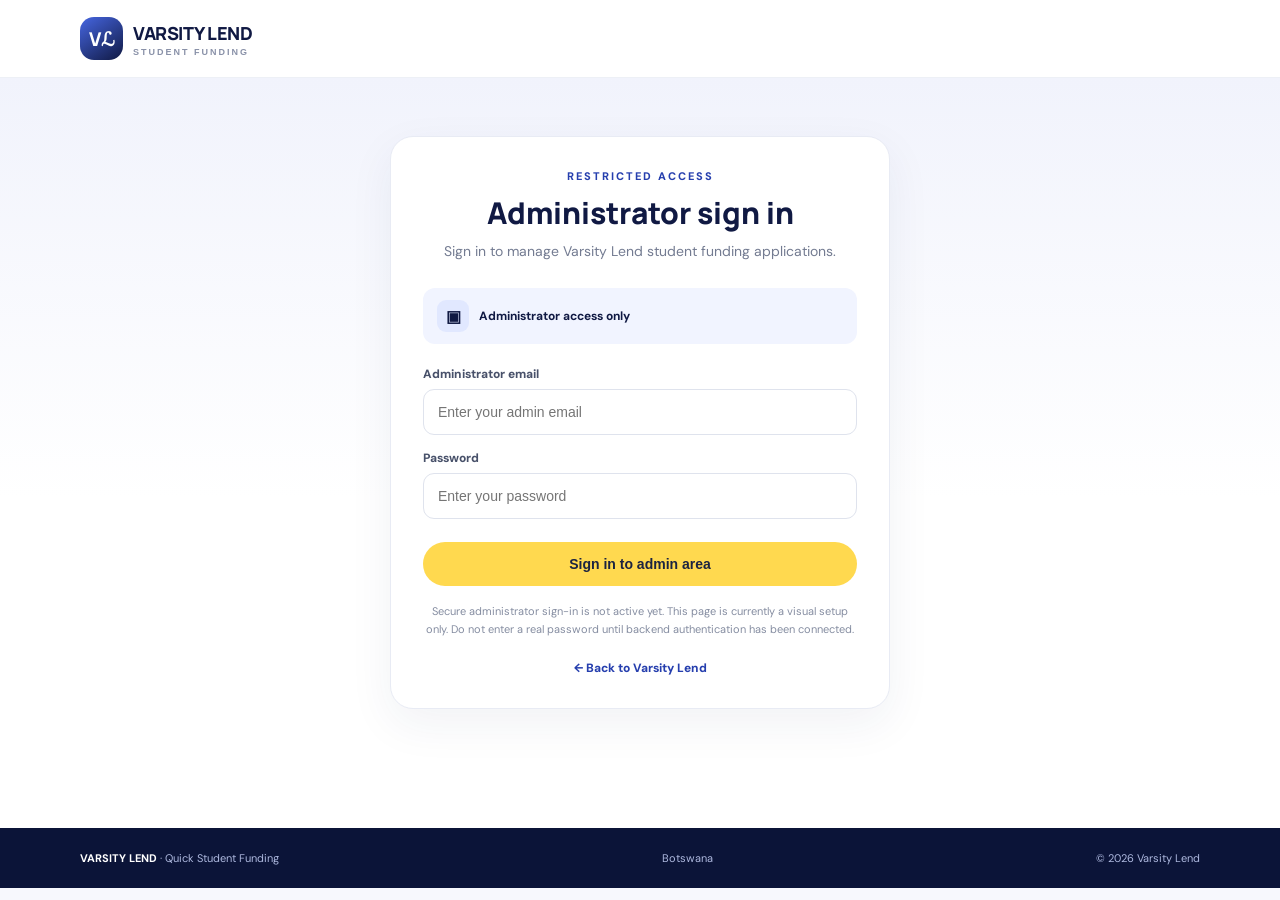
==== admin-login.html @ 7721bf79 "Add files via upload" ====
<!DOCTYPE html>
<html lang="en">
<head>
<meta charset="UTF-8">
<meta name="viewport" content="width=device-width, initial-scale=1.0">
<meta name="theme-color" content="#101b50">
<title>Administrator Access | Varsity Lend</title>
<link rel="preconnect" href="https://fonts.googleapis.com">
<link rel="preconnect" href="https://fonts.gstatic.com" crossorigin>
<link href="https://fonts.googleapis.com/css2?family=DM+Sans:wght@400;500;600;700;800&family=Manrope:wght@500;600;700;800&display=swap" rel="stylesheet">
<style>
:root{--navy:#101943;--blue:#263fae;--yellow:#ffd94f;--ink:#17203b;--muted:#737b91}
*{box-sizing:border-box}body{margin:0;font-family:"DM Sans",Arial,sans-serif;color:var(--ink);background:#f7f8fd}a{text-decoration:none;color:inherit}
.wrap{width:min(1120px,calc(100% - 40px));margin:auto}
header{height:78px;display:flex;align-items:center;background:#fff;border-bottom:1px solid #edf0f6}
.brand{display:flex;align-items:center;gap:10px;font-family:Manrope,Arial,sans-serif;font-weight:800;color:var(--navy);font-size:18px;letter-spacing:-.5px}
.brand-mark{height:43px;width:43px;border-radius:14px;background:linear-gradient(145deg,#4666e1,#101943);display:grid;place-items:center;color:#fff;font-size:19px}
.brand small{display:block;font:700 9px Arial,sans-serif;letter-spacing:2px;color:#8991a8;margin-top:2px}
main{min-height:calc(100vh - 150px);padding:58px 0 70px;background:linear-gradient(180deg,#f1f3fc,#fff 420px)}
.card{max-width:500px;margin:auto;background:#fff;border:1px solid #e8ebf4;border-radius:23px;padding:32px;box-shadow:0 15px 45px #1b2c6710}
.kicker{text-align:center;font-size:11px;font-weight:800;letter-spacing:2px;color:var(--blue)}
h1{text-align:center;font:800 30px/1.2 Manrope,Arial,sans-serif;color:var(--navy);margin:12px 0 9px}
.intro{text-align:center;color:var(--muted);font-size:14px;line-height:1.65;margin:0 0 25px}
.admin-label{display:flex;align-items:center;gap:10px;padding:12px 14px;background:#f1f4ff;border-radius:12px;margin-bottom:22px;color:var(--navy);font-size:12px;font-weight:700}
.lock{width:32px;height:32px;border-radius:9px;background:#e1e8ff;display:grid;place-items:center;font-size:16px}
.field{display:grid;gap:7px;margin:15px 0}label{font-size:12px;font-weight:800;color:#48516a}
input{width:100%;border:1px solid #dfe3ed;border-radius:11px;padding:14px;font:14px Arial,sans-serif;color:var(--ink)}
input:focus{outline:0;border-color:#6179dc;box-shadow:0 0 0 3px #263fae12}
button{width:100%;border:0;border-radius:30px;padding:14px 22px;background:var(--yellow);color:#1b2341;font-weight:800;font-size:14px;cursor:pointer;margin-top:8px}
.notice{font-size:11px;line-height:1.6;color:#858da1;margin:17px 0 0;text-align:center}
.back{display:block;text-align:center;margin-top:22px;color:var(--blue);font-size:12px;font-weight:800}
footer{background:#0b1438;color:#aeb9df;padding:23px 0;font-size:11px}.foot{display:flex;justify-content:space-between;gap:12px;flex-wrap:wrap}.foot strong{color:#fff}
@media(max-width:600px){main{padding:38px 0 55px}.card{padding:23px}}
</style>
</head>
<body>
<header><div class="wrap"><a class="brand" href="index.html"><span class="brand-mark">Vℒ</span><span>VARSITY LEND<small>STUDENT FUNDING</small></span></a></div></header>
<main><div class="wrap">
<section class="card">
<div class="kicker">RESTRICTED ACCESS</div>
<h1>Administrator sign in</h1>
<p class="intro">Sign in to manage Varsity Lend student funding applications.</p>
<div class="admin-label"><span class="lock">▣</span><span>Administrator access only</span></div>
<form id="adminLoginForm">
<div class="field"><label for="email">Administrator email</label><input id="email" type="email" autocomplete="username" required placeholder="Enter your admin email"></div>
<div class="field"><label for="password">Password</label><input id="password" type="password" autocomplete="current-password" required placeholder="Enter your password"></div>
<button type="submit">Sign in to admin area</button>
</form>
<p class="notice">Secure administrator sign-in is not active yet. This page is currently a visual setup only. Do not enter a real password until backend authentication has been connected.</p>
<a class="back" href="index.html">← Back to Varsity Lend</a>
</section>
</div></main>
<footer><div class="wrap foot"><span><strong>VARSITY LEND</strong> · Quick Student Funding</span><span>Botswana</span><span>© <span id="year"></span> Varsity Lend</span></div></footer>
<script>
document.getElementById("year").textContent=new Date().getFullYear();
document.getElementById("adminLoginForm").addEventListener("submit",function(event){event.preventDefault();alert("Administrator sign-in will work once secure backend authentication is connected. No login has been performed.");});
</script>
</body>
</html>
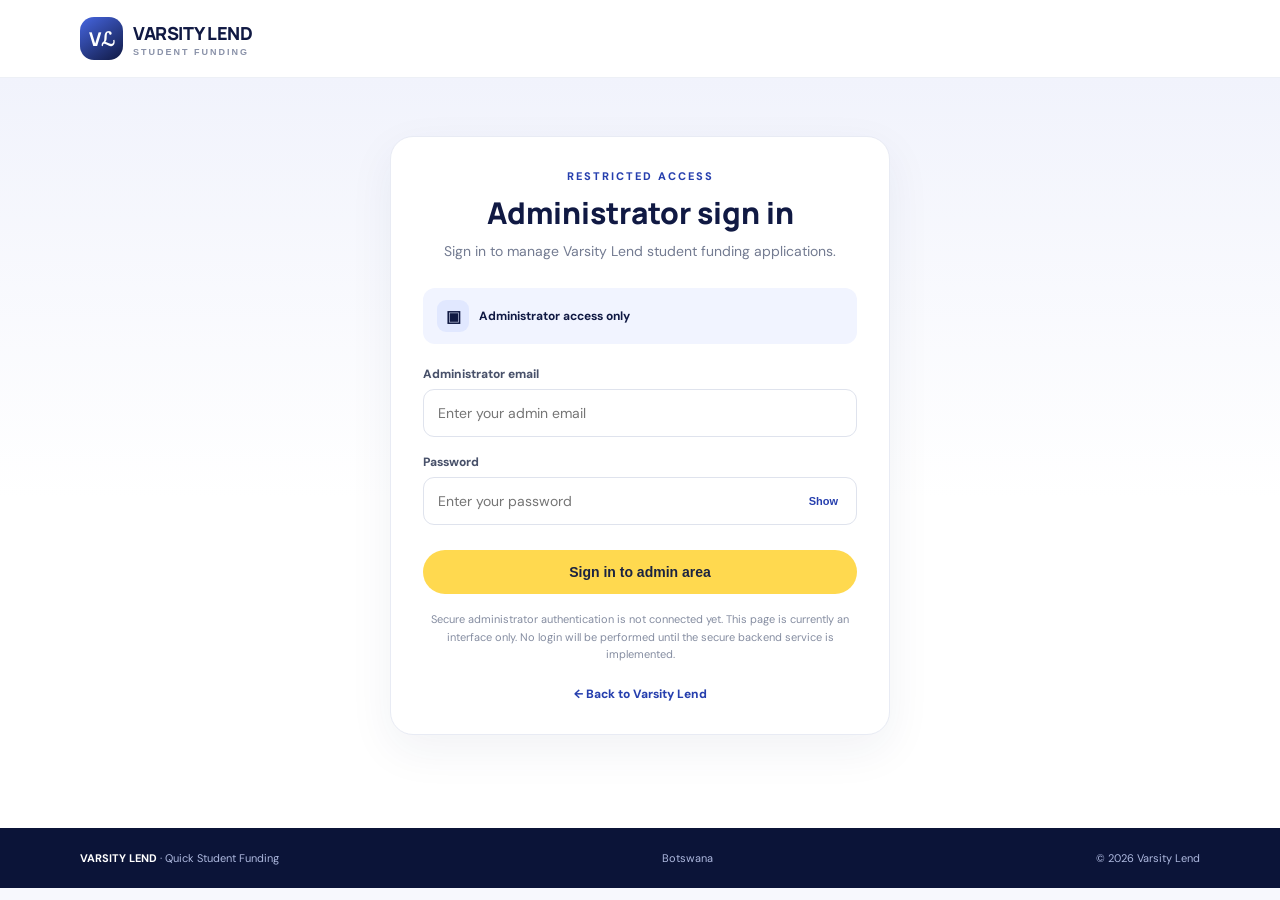
==== commit 79d1a752: "Update admin-login.html" ====
--- a/admin-login.html
+++ b/admin-login.html
@@ -1,3 +1,4 @@
+
 <!DOCTYPE html>
 <html lang="en">
 <head>
@@ -5,55 +6,532 @@
 <meta name="viewport" content="width=device-width, initial-scale=1.0">
 <meta name="theme-color" content="#101b50">
 <title>Administrator Access | Varsity Lend</title>
+
 <link rel="preconnect" href="https://fonts.googleapis.com">
 <link rel="preconnect" href="https://fonts.gstatic.com" crossorigin>
 <link href="https://fonts.googleapis.com/css2?family=DM+Sans:wght@400;500;600;700;800&family=Manrope:wght@500;600;700;800&display=swap" rel="stylesheet">
+
 <style>
-:root{--navy:#101943;--blue:#263fae;--yellow:#ffd94f;--ink:#17203b;--muted:#737b91}
-*{box-sizing:border-box}body{margin:0;font-family:"DM Sans",Arial,sans-serif;color:var(--ink);background:#f7f8fd}a{text-decoration:none;color:inherit}
-.wrap{width:min(1120px,calc(100% - 40px));margin:auto}
-header{height:78px;display:flex;align-items:center;background:#fff;border-bottom:1px solid #edf0f6}
-.brand{display:flex;align-items:center;gap:10px;font-family:Manrope,Arial,sans-serif;font-weight:800;color:var(--navy);font-size:18px;letter-spacing:-.5px}
-.brand-mark{height:43px;width:43px;border-radius:14px;background:linear-gradient(145deg,#4666e1,#101943);display:grid;place-items:center;color:#fff;font-size:19px}
-.brand small{display:block;font:700 9px Arial,sans-serif;letter-spacing:2px;color:#8991a8;margin-top:2px}
-main{min-height:calc(100vh - 150px);padding:58px 0 70px;background:linear-gradient(180deg,#f1f3fc,#fff 420px)}
-.card{max-width:500px;margin:auto;background:#fff;border:1px solid #e8ebf4;border-radius:23px;padding:32px;box-shadow:0 15px 45px #1b2c6710}
-.kicker{text-align:center;font-size:11px;font-weight:800;letter-spacing:2px;color:var(--blue)}
-h1{text-align:center;font:800 30px/1.2 Manrope,Arial,sans-serif;color:var(--navy);margin:12px 0 9px}
-.intro{text-align:center;color:var(--muted);font-size:14px;line-height:1.65;margin:0 0 25px}
-.admin-label{display:flex;align-items:center;gap:10px;padding:12px 14px;background:#f1f4ff;border-radius:12px;margin-bottom:22px;color:var(--navy);font-size:12px;font-weight:700}
-.lock{width:32px;height:32px;border-radius:9px;background:#e1e8ff;display:grid;place-items:center;font-size:16px}
-.field{display:grid;gap:7px;margin:15px 0}label{font-size:12px;font-weight:800;color:#48516a}
-input{width:100%;border:1px solid #dfe3ed;border-radius:11px;padding:14px;font:14px Arial,sans-serif;color:var(--ink)}
-input:focus{outline:0;border-color:#6179dc;box-shadow:0 0 0 3px #263fae12}
-button{width:100%;border:0;border-radius:30px;padding:14px 22px;background:var(--yellow);color:#1b2341;font-weight:800;font-size:14px;cursor:pointer;margin-top:8px}
-.notice{font-size:11px;line-height:1.6;color:#858da1;margin:17px 0 0;text-align:center}
-.back{display:block;text-align:center;margin-top:22px;color:var(--blue);font-size:12px;font-weight:800}
-footer{background:#0b1438;color:#aeb9df;padding:23px 0;font-size:11px}.foot{display:flex;justify-content:space-between;gap:12px;flex-wrap:wrap}.foot strong{color:#fff}
-@media(max-width:600px){main{padding:38px 0 55px}.card{padding:23px}}
+:root {
+    --navy: #101943;
+    --blue: #263fae;
+    --yellow: #ffd94f;
+    --ink: #17203b;
+    --muted: #737b91;
+    --border: #e4e8f1;
+}
+
+* {
+    box-sizing: border-box;
+}
+
+body {
+    margin: 0;
+    font-family: "DM Sans", Arial, sans-serif;
+    color: var(--ink);
+    background: #f7f8fd;
+}
+
+a {
+    text-decoration: none;
+    color: inherit;
+}
+
+.wrap {
+    width: min(1120px, calc(100% - 40px));
+    margin: auto;
+}
+
+header {
+    height: 78px;
+    display: flex;
+    align-items: center;
+    background: #fff;
+    border-bottom: 1px solid #edf0f6;
+}
+
+.brand {
+    display: flex;
+    align-items: center;
+    gap: 10px;
+    font-family: Manrope, Arial, sans-serif;
+    font-weight: 800;
+    color: var(--navy);
+    font-size: 18px;
+    letter-spacing: -.5px;
+}
+
+.brand-mark {
+    height: 43px;
+    width: 43px;
+    border-radius: 14px;
+    background: linear-gradient(145deg, #4666e1, #101943);
+    display: grid;
+    place-items: center;
+    color: #fff;
+    font-size: 19px;
+}
+
+.brand small {
+    display: block;
+    font: 700 9px Arial, sans-serif;
+    letter-spacing: 2px;
+    color: #8991a8;
+    margin-top: 2px;
+}
+
+main {
+    min-height: calc(100vh - 150px);
+    padding: 58px 0 70px;
+    background: linear-gradient(180deg, #f1f3fc, #fff 420px);
+}
+
+.card {
+    max-width: 500px;
+    margin: auto;
+    background: #fff;
+    border: 1px solid #e8ebf4;
+    border-radius: 23px;
+    padding: 32px;
+    box-shadow: 0 15px 45px #1b2c6710;
+}
+
+.kicker {
+    text-align: center;
+    font-size: 11px;
+    font-weight: 800;
+    letter-spacing: 2px;
+    color: var(--blue);
+}
+
+h1 {
+    text-align: center;
+    font: 800 30px/1.2 Manrope, Arial, sans-serif;
+    color: var(--navy);
+    margin: 12px 0 9px;
+}
+
+.intro {
+    text-align: center;
+    color: var(--muted);
+    font-size: 14px;
+    line-height: 1.65;
+    margin: 0 0 25px;
+}
+
+.admin-label {
+    display: flex;
+    align-items: center;
+    gap: 10px;
+    padding: 12px 14px;
+    background: #f1f4ff;
+    border-radius: 12px;
+    margin-bottom: 22px;
+    color: var(--navy);
+    font-size: 12px;
+    font-weight: 700;
+}
+
+.lock {
+    width: 32px;
+    height: 32px;
+    border-radius: 9px;
+    background: #e1e8ff;
+    display: grid;
+    place-items: center;
+    font-size: 16px;
+}
+
+.field {
+    display: grid;
+    gap: 7px;
+    margin: 17px 0;
+}
+
+label {
+    font-size: 12px;
+    font-weight: 800;
+    color: #48516a;
+}
+
+input {
+    width: 100%;
+    border: 1px solid #dfe3ed;
+    border-radius: 11px;
+    padding: 14px;
+    font: 14px "DM Sans", Arial, sans-serif;
+    color: var(--ink);
+    background: #fff;
+}
+
+input:focus {
+    outline: 0;
+    border-color: #6179dc;
+    box-shadow: 0 0 0 3px #263fae12;
+}
+
+input.invalid {
+    border-color: #d64545;
+}
+
+.password-wrap {
+    position: relative;
+}
+
+.password-wrap input {
+    padding-right: 85px;
+}
+
+.toggle-password {
+    position: absolute;
+    right: 10px;
+    top: 50%;
+    transform: translateY(-50%);
+    width: auto;
+    margin: 0;
+    padding: 7px 9px;
+    background: transparent;
+    color: var(--blue);
+    font-size: 11px;
+    border-radius: 7px;
+}
+
+.toggle-password:hover {
+    background: #f1f4ff;
+}
+
+.field-error {
+    color: #c03939;
+    font-size: 11px;
+    min-height: 0;
+}
+
+.field-error:empty {
+    display: none;
+}
+
+button {
+    width: 100%;
+    border: 0;
+    border-radius: 30px;
+    padding: 14px 22px;
+    background: var(--yellow);
+    color: #1b2341;
+    font-weight: 800;
+    font-size: 14px;
+    cursor: pointer;
+    margin-top: 8px;
+    transition: .2s ease;
+}
+
+button:hover:not(:disabled) {
+    background: #f4cb36;
+    transform: translateY(-1px);
+}
+
+button:disabled {
+    opacity: .65;
+    cursor: not-allowed;
+}
+
+.feedback {
+    display: none;
+    margin-top: 16px;
+    padding: 12px 14px;
+    border-radius: 10px;
+    font-size: 12px;
+    line-height: 1.6;
+}
+
+.feedback.show {
+    display: block;
+}
+
+.feedback.info {
+    background: #eef3ff;
+    color: #24418e;
+}
+
+.feedback.error {
+    background: #fff0f0;
+    color: #a52e2e;
+}
+
+.feedback.success {
+    background: #eaf8ef;
+    color: #216b3a;
+}
+
+.notice {
+    font-size: 11px;
+    line-height: 1.6;
+    color: #858da1;
+    margin: 17px 0 0;
+    text-align: center;
+}
+
+.back {
+    display: block;
+    text-align: center;
+    margin-top: 22px;
+    color: var(--blue);
+    font-size: 12px;
+    font-weight: 800;
+}
+
+.back:hover {
+    text-decoration: underline;
+}
+
+footer {
+    background: #0b1438;
+    color: #aeb9df;
+    padding: 23px 0;
+    font-size: 11px;
+}
+
+.foot {
+    display: flex;
+    justify-content: space-between;
+    gap: 12px;
+    flex-wrap: wrap;
+}
+
+.foot strong {
+    color: #fff;
+}
+
+@media(max-width: 600px) {
+    main {
+        padding: 38px 0 55px;
+    }
+
+    .card {
+        padding: 23px;
+    }
+
+    h1 {
+        font-size: 25px;
+    }
+}
 </style>
 </head>
+
 <body>
-<header><div class="wrap"><a class="brand" href="index.html"><span class="brand-mark">Vℒ</span><span>VARSITY LEND<small>STUDENT FUNDING</small></span></a></div></header>
-<main><div class="wrap">
-<section class="card">
-<div class="kicker">RESTRICTED ACCESS</div>
-<h1>Administrator sign in</h1>
-<p class="intro">Sign in to manage Varsity Lend student funding applications.</p>
-<div class="admin-label"><span class="lock">▣</span><span>Administrator access only</span></div>
-<form id="adminLoginForm">
-<div class="field"><label for="email">Administrator email</label><input id="email" type="email" autocomplete="username" required placeholder="Enter your admin email"></div>
-<div class="field"><label for="password">Password</label><input id="password" type="password" autocomplete="current-password" required placeholder="Enter your password"></div>
-<button type="submit">Sign in to admin area</button>
-</form>
-<p class="notice">Secure administrator sign-in is not active yet. This page is currently a visual setup only. Do not enter a real password until backend authentication has been connected.</p>
-<a class="back" href="index.html">← Back to Varsity Lend</a>
-</section>
-</div></main>
-<footer><div class="wrap foot"><span><strong>VARSITY LEND</strong> · Quick Student Funding</span><span>Botswana</span><span>© <span id="year"></span> Varsity Lend</span></div></footer>
+
+<header>
+    <div class="wrap">
+        <a class="brand" href="index.html">
+            <span class="brand-mark">Vℒ</span>
+            <span>
+                VARSITY LEND
+                <small>STUDENT FUNDING</small>
+            </span>
+        </a>
+    </div>
+</header>
+
+<main>
+    <div class="wrap">
+        <section class="card">
+
+            <div class="kicker">RESTRICTED ACCESS</div>
+
+            <h1>Administrator sign in</h1>
+
+            <p class="intro">
+                Sign in to manage Varsity Lend student funding applications.
+            </p>
+
+            <div class="admin-label">
+                <span class="lock">▣</span>
+                <span>Administrator access only</span>
+            </div>
+
+            <form id="adminLoginForm" novalidate>
+
+                <div class="field">
+                    <label for="email">Administrator email</label>
+
+                    <input
+                        id="email"
+                        name="email"
+                        type="email"
+                        autocomplete="username"
+                        placeholder="Enter your admin email"
+                        required
+                    >
+
+                    <span class="field-error" id="emailError"></span>
+                </div>
+
+                <div class="field">
+                    <label for="password">Password</label>
+
+                    <div class="password-wrap">
+                        <input
+                            id="password"
+                            name="password"
+                            type="password"
+                            autocomplete="current-password"
+                            placeholder="Enter your password"
+                            required
+                        >
+
+                        <button
+                            type="button"
+                            class="toggle-password"
+                            id="togglePassword"
+                            aria-label="Show password"
+                            aria-pressed="false"
+                        >
+                            Show
+                        </button>
+                    </div>
+
+                    <span class="field-error" id="passwordError"></span>
+                </div>
+
+                <button type="submit" id="loginButton">
+                    Sign in to admin area
+                </button>
+
+                <div
+                    class="feedback"
+                    id="feedback"
+                    role="status"
+                    aria-live="polite"
+                ></div>
+
+            </form>
+
+            <p class="notice">
+                Secure administrator authentication is not connected yet.
+                This page is currently an interface only. No login will be
+                performed until the secure backend service is implemented.
+            </p>
+
+            <a class="back" href="index.html">
+                ← Back to Varsity Lend
+            </a>
+
+        </section>
+    </div>
+</main>
+
+<footer>
+    <div class="wrap foot">
+        <span><strong>VARSITY LEND</strong> · Quick Student Funding</span>
+        <span>Botswana</span>
+        <span>© <span id="year"></span> Varsity Lend</span>
+    </div>
+</footer>
+
 <script>
-document.getElementById("year").textContent=new Date().getFullYear();
-document.getElementById("adminLoginForm").addEventListener("submit",function(event){event.preventDefault();alert("Administrator sign-in will work once secure backend authentication is connected. No login has been performed.");});
+const form = document.getElementById("adminLoginForm");
+const email = document.getElementById("email");
+const password = document.getElementById("password");
+const loginButton = document.getElementById("loginButton");
+const feedback = document.getElementById("feedback");
+const togglePassword = document.getElementById("togglePassword");
+
+document.getElementById("year").textContent =
+    new Date().getFullYear();
+
+function showFeedback(message, type = "info") {
+    feedback.textContent = message;
+    feedback.className = "feedback show " + type;
+}
+
+function clearFeedback() {
+    feedback.textContent = "";
+    feedback.className = "feedback";
+}
+
+function validateEmail() {
+    const value = email.value.trim();
+    const error = document.getElementById("emailError");
+
+    if (!value) {
+        error.textContent = "Please enter your administrator email.";
+        email.classList.add("invalid");
+        return false;
+    }
+
+    if (!/^[^\s@]+@[^\s@]+\.[^\s@]+$/.test(value)) {
+        error.textContent = "Please enter a valid email address.";
+        email.classList.add("invalid");
+        return false;
+    }
+
+    error.textContent = "";
+    email.classList.remove("invalid");
+    return true;
+}
+
+function validatePassword() {
+    const error = document.getElementById("passwordError");
+
+    if (!password.value) {
+        error.textContent = "Please enter your password.";
+        password.classList.add("invalid");
+        return false;
+    }
+
+    error.textContent = "";
+    password.classList.remove("invalid");
+    return true;
+}
+
+email.addEventListener("input", () => {
+    validateEmail();
+    clearFeedback();
+});
+
+password.addEventListener("input", () => {
+    validatePassword();
+    clearFeedback();
+});
+
+togglePassword.addEventListener("click", () => {
+    const isHidden = password.type === "password";
+
+    password.type = isHidden ? "text" : "password";
+    togglePassword.textContent = isHidden ? "Hide" : "Show";
+    togglePassword.setAttribute("aria-pressed", String(isHidden));
+    togglePassword.setAttribute(
+        "aria-label",
+        isHidden ? "Hide password" : "Show password"
+    );
+});
+
+form.addEventListener("submit", (event) => {
+    event.preventDefault();
+    clearFeedback();
+
+    const validEmail = validateEmail();
+    const validPassword = validatePassword();
+
+    if (!validEmail || !validPassword) {
+        showFeedback(
+            "Please correct the highlighted fields before continuing.",
+            "error"
+        );
+        return;
+    }
+
+    loginButton.disabled = true;
+    loginButton.textContent = "Checking...";
+
+    showFeedback(
+        "Your details have been entered, but administrator authentication has not been connected yet. No login has been performed.",
+        "info"
+    );
+
+    loginButton.disabled = false;
+    loginButton.textContent = "Sign in to admin area";
+});
 </script>
+
 </body>
 </html>
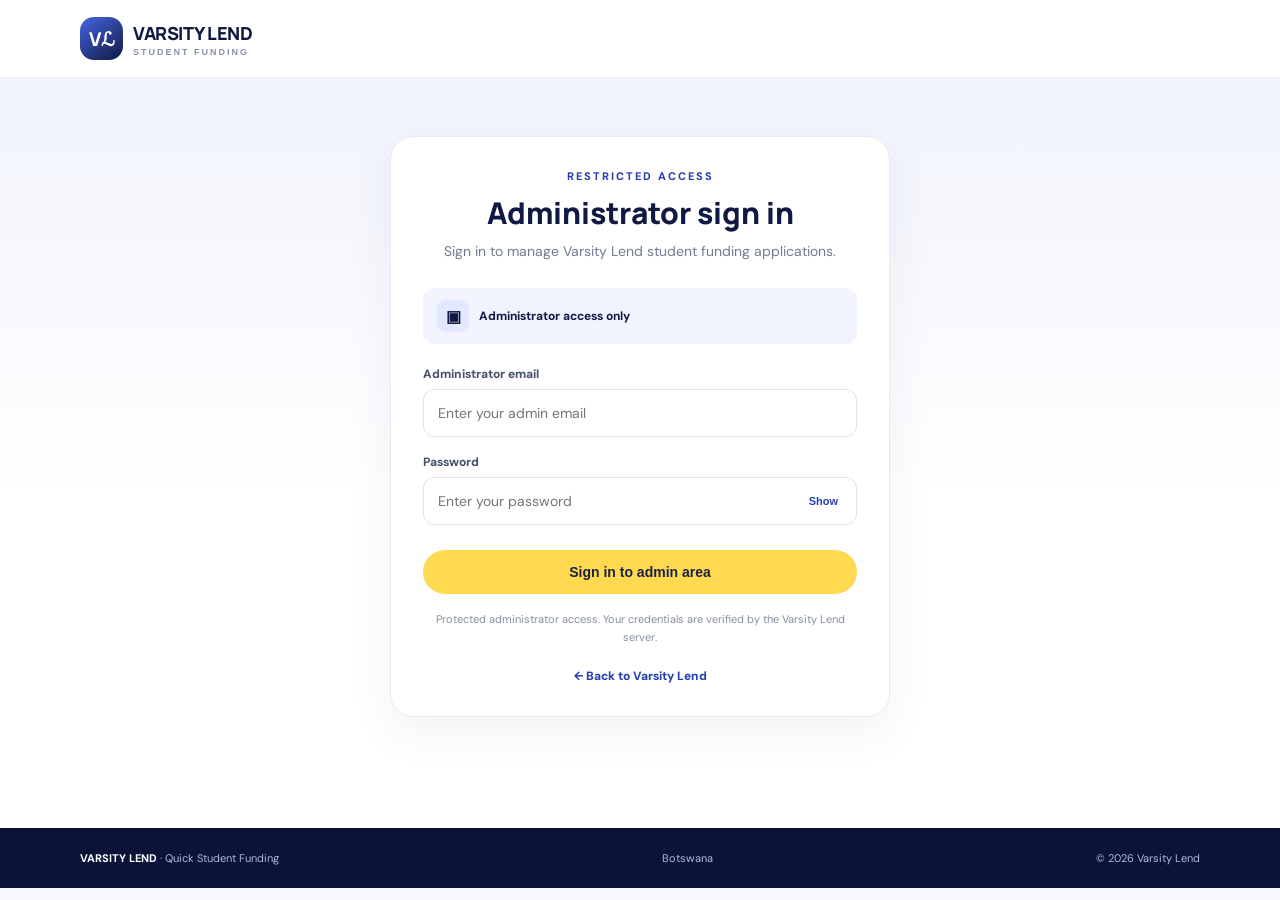
==== commit e5681f87: "Update admin-login.html" ====
--- a/admin-login.html
+++ b/admin-login.html
@@ -13,318 +13,151 @@
 
 <style>
 :root {
-    --navy: #101943;
-    --blue: #263fae;
-    --yellow: #ffd94f;
-    --ink: #17203b;
-    --muted: #737b91;
-    --border: #e4e8f1;
-}
-
-* {
-    box-sizing: border-box;
-}
-
+    --navy:#101943;
+    --blue:#263fae;
+    --yellow:#ffd94f;
+    --ink:#17203b;
+    --muted:#737b91;
+}
+* { box-sizing:border-box; }
 body {
-    margin: 0;
-    font-family: "DM Sans", Arial, sans-serif;
-    color: var(--ink);
-    background: #f7f8fd;
-}
-
-a {
-    text-decoration: none;
-    color: inherit;
-}
-
-.wrap {
-    width: min(1120px, calc(100% - 40px));
-    margin: auto;
-}
-
+    margin:0;
+    font-family:"DM Sans",Arial,sans-serif;
+    color:var(--ink);
+    background:#f7f8fd;
+}
+a { text-decoration:none;color:inherit; }
+.wrap { width:min(1120px,calc(100% - 40px));margin:auto; }
 header {
-    height: 78px;
-    display: flex;
-    align-items: center;
-    background: #fff;
-    border-bottom: 1px solid #edf0f6;
-}
-
+    height:78px;
+    display:flex;
+    align-items:center;
+    background:#fff;
+    border-bottom:1px solid #edf0f6;
+}
 .brand {
-    display: flex;
-    align-items: center;
-    gap: 10px;
-    font-family: Manrope, Arial, sans-serif;
-    font-weight: 800;
-    color: var(--navy);
-    font-size: 18px;
-    letter-spacing: -.5px;
-}
-
+    display:flex;
+    align-items:center;
+    gap:10px;
+    font-family:Manrope,Arial,sans-serif;
+    font-weight:800;
+    color:var(--navy);
+    font-size:18px;
+    letter-spacing:-.5px;
+}
 .brand-mark {
-    height: 43px;
-    width: 43px;
-    border-radius: 14px;
-    background: linear-gradient(145deg, #4666e1, #101943);
-    display: grid;
-    place-items: center;
-    color: #fff;
-    font-size: 19px;
-}
-
+    height:43px;width:43px;border-radius:14px;
+    background:linear-gradient(145deg,#4666e1,#101943);
+    display:grid;place-items:center;color:#fff;font-size:19px;
+}
 .brand small {
-    display: block;
-    font: 700 9px Arial, sans-serif;
-    letter-spacing: 2px;
-    color: #8991a8;
-    margin-top: 2px;
-}
-
+    display:block;font:700 9px Arial,sans-serif;
+    letter-spacing:2px;color:#8991a8;margin-top:2px;
+}
 main {
-    min-height: calc(100vh - 150px);
-    padding: 58px 0 70px;
-    background: linear-gradient(180deg, #f1f3fc, #fff 420px);
-}
-
+    min-height:calc(100vh - 150px);
+    padding:58px 0 70px;
+    background:linear-gradient(180deg,#f1f3fc,#fff 420px);
+}
 .card {
-    max-width: 500px;
-    margin: auto;
-    background: #fff;
-    border: 1px solid #e8ebf4;
-    border-radius: 23px;
-    padding: 32px;
-    box-shadow: 0 15px 45px #1b2c6710;
-}
-
+    max-width:500px;margin:auto;background:#fff;
+    border:1px solid #e8ebf4;border-radius:23px;
+    padding:32px;box-shadow:0 15px 45px #1b2c6710;
+}
 .kicker {
-    text-align: center;
-    font-size: 11px;
-    font-weight: 800;
-    letter-spacing: 2px;
-    color: var(--blue);
-}
-
+    text-align:center;font-size:11px;font-weight:800;
+    letter-spacing:2px;color:var(--blue);
+}
 h1 {
-    text-align: center;
-    font: 800 30px/1.2 Manrope, Arial, sans-serif;
-    color: var(--navy);
-    margin: 12px 0 9px;
-}
-
+    text-align:center;font:800 30px/1.2 Manrope,Arial,sans-serif;
+    color:var(--navy);margin:12px 0 9px;
+}
 .intro {
-    text-align: center;
-    color: var(--muted);
-    font-size: 14px;
-    line-height: 1.65;
-    margin: 0 0 25px;
-}
-
+    text-align:center;color:var(--muted);
+    font-size:14px;line-height:1.65;margin:0 0 25px;
+}
 .admin-label {
-    display: flex;
-    align-items: center;
-    gap: 10px;
-    padding: 12px 14px;
-    background: #f1f4ff;
-    border-radius: 12px;
-    margin-bottom: 22px;
-    color: var(--navy);
-    font-size: 12px;
-    font-weight: 700;
-}
-
+    display:flex;align-items:center;gap:10px;
+    padding:12px 14px;background:#f1f4ff;
+    border-radius:12px;margin-bottom:22px;
+    color:var(--navy);font-size:12px;font-weight:700;
+}
 .lock {
-    width: 32px;
-    height: 32px;
-    border-radius: 9px;
-    background: #e1e8ff;
-    display: grid;
-    place-items: center;
-    font-size: 16px;
-}
-
-.field {
-    display: grid;
-    gap: 7px;
-    margin: 17px 0;
-}
-
-label {
-    font-size: 12px;
-    font-weight: 800;
-    color: #48516a;
-}
-
+    width:32px;height:32px;border-radius:9px;
+    background:#e1e8ff;display:grid;place-items:center;font-size:16px;
+}
+.field { display:grid;gap:7px;margin:17px 0; }
+label { font-size:12px;font-weight:800;color:#48516a; }
 input {
-    width: 100%;
-    border: 1px solid #dfe3ed;
-    border-radius: 11px;
-    padding: 14px;
-    font: 14px "DM Sans", Arial, sans-serif;
-    color: var(--ink);
-    background: #fff;
-}
-
+    width:100%;border:1px solid #dfe3ed;border-radius:11px;
+    padding:14px;font:14px "DM Sans",Arial,sans-serif;
+    color:var(--ink);background:#fff;
+}
 input:focus {
-    outline: 0;
-    border-color: #6179dc;
-    box-shadow: 0 0 0 3px #263fae12;
-}
-
-input.invalid {
-    border-color: #d64545;
-}
-
-.password-wrap {
-    position: relative;
-}
-
-.password-wrap input {
-    padding-right: 85px;
-}
-
+    outline:0;border-color:#6179dc;
+    box-shadow:0 0 0 3px #263fae12;
+}
+input.invalid { border-color:#d64545; }
+.password-wrap { position:relative; }
+.password-wrap input { padding-right:85px; }
 .toggle-password {
-    position: absolute;
-    right: 10px;
-    top: 50%;
-    transform: translateY(-50%);
-    width: auto;
-    margin: 0;
-    padding: 7px 9px;
-    background: transparent;
-    color: var(--blue);
-    font-size: 11px;
-    border-radius: 7px;
-}
-
-.toggle-password:hover {
-    background: #f1f4ff;
-}
-
-.field-error {
-    color: #c03939;
-    font-size: 11px;
-    min-height: 0;
-}
-
-.field-error:empty {
-    display: none;
-}
-
+    position:absolute;right:10px;top:50%;transform:translateY(-50%);
+    width:auto;margin:0;padding:7px 9px;background:transparent;
+    color:var(--blue);font-size:11px;border-radius:7px;
+}
+.toggle-password:hover { background:#f1f4ff; }
+.field-error { color:#c03939;font-size:11px; }
+.field-error:empty { display:none; }
 button {
-    width: 100%;
-    border: 0;
-    border-radius: 30px;
-    padding: 14px 22px;
-    background: var(--yellow);
-    color: #1b2341;
-    font-weight: 800;
-    font-size: 14px;
-    cursor: pointer;
-    margin-top: 8px;
-    transition: .2s ease;
-}
-
+    width:100%;border:0;border-radius:30px;padding:14px 22px;
+    background:var(--yellow);color:#1b2341;
+    font-weight:800;font-size:14px;cursor:pointer;
+    margin-top:8px;transition:.2s ease;
+}
 button:hover:not(:disabled) {
-    background: #f4cb36;
-    transform: translateY(-1px);
-}
-
-button:disabled {
-    opacity: .65;
-    cursor: not-allowed;
-}
-
+    background:#f4cb36;transform:translateY(-1px);
+}
+button:disabled { opacity:.65;cursor:not-allowed; }
 .feedback {
-    display: none;
-    margin-top: 16px;
-    padding: 12px 14px;
-    border-radius: 10px;
-    font-size: 12px;
-    line-height: 1.6;
-}
-
-.feedback.show {
-    display: block;
-}
-
-.feedback.info {
-    background: #eef3ff;
-    color: #24418e;
-}
-
-.feedback.error {
-    background: #fff0f0;
-    color: #a52e2e;
-}
-
-.feedback.success {
-    background: #eaf8ef;
-    color: #216b3a;
-}
-
+    display:none;margin-top:16px;padding:12px 14px;
+    border-radius:10px;font-size:12px;line-height:1.6;
+}
+.feedback.show { display:block; }
+.feedback.info { background:#eef3ff;color:#24418e; }
+.feedback.error { background:#fff0f0;color:#a52e2e; }
+.feedback.success { background:#eaf8ef;color:#216b3a; }
 .notice {
-    font-size: 11px;
-    line-height: 1.6;
-    color: #858da1;
-    margin: 17px 0 0;
-    text-align: center;
-}
-
+    font-size:11px;line-height:1.6;color:#858da1;
+    margin:17px 0 0;text-align:center;
+}
 .back {
-    display: block;
-    text-align: center;
-    margin-top: 22px;
-    color: var(--blue);
-    font-size: 12px;
-    font-weight: 800;
-}
-
-.back:hover {
-    text-decoration: underline;
-}
-
+    display:block;text-align:center;margin-top:22px;
+    color:var(--blue);font-size:12px;font-weight:800;
+}
+.back:hover { text-decoration:underline; }
 footer {
-    background: #0b1438;
-    color: #aeb9df;
-    padding: 23px 0;
-    font-size: 11px;
-}
-
+    background:#0b1438;color:#aeb9df;
+    padding:23px 0;font-size:11px;
+}
 .foot {
-    display: flex;
-    justify-content: space-between;
-    gap: 12px;
-    flex-wrap: wrap;
-}
-
-.foot strong {
-    color: #fff;
-}
-
-@media(max-width: 600px) {
-    main {
-        padding: 38px 0 55px;
-    }
-
-    .card {
-        padding: 23px;
-    }
-
-    h1 {
-        font-size: 25px;
-    }
+    display:flex;justify-content:space-between;
+    gap:12px;flex-wrap:wrap;
+}
+.foot strong { color:#fff; }
+@media(max-width:600px) {
+    main { padding:38px 0 55px; }
+    .card { padding:23px; }
+    h1 { font-size:25px; }
 }
 </style>
 </head>
 
 <body>
-
 <header>
     <div class="wrap">
         <a class="brand" href="index.html">
             <span class="brand-mark">Vℒ</span>
-            <span>
-                VARSITY LEND
+            <span>VARSITY LEND
                 <small>STUDENT FUNDING</small>
             </span>
         </a>
@@ -334,11 +167,8 @@
 <main>
     <div class="wrap">
         <section class="card">
-
             <div class="kicker">RESTRICTED ACCESS</div>
-
             <h1>Administrator sign in</h1>
-
             <p class="intro">
                 Sign in to manage Varsity Lend student funding applications.
             </p>
@@ -349,46 +179,24 @@
             </div>
 
             <form id="adminLoginForm" novalidate>
-
                 <div class="field">
                     <label for="email">Administrator email</label>
-
-                    <input
-                        id="email"
-                        name="email"
-                        type="email"
+                    <input id="email" name="email" type="email"
                         autocomplete="username"
-                        placeholder="Enter your admin email"
-                        required
-                    >
-
+                        placeholder="Enter your admin email" required>
                     <span class="field-error" id="emailError"></span>
                 </div>
 
                 <div class="field">
                     <label for="password">Password</label>
-
                     <div class="password-wrap">
-                        <input
-                            id="password"
-                            name="password"
-                            type="password"
+                        <input id="password" name="password" type="password"
                             autocomplete="current-password"
-                            placeholder="Enter your password"
-                            required
-                        >
-
-                        <button
-                            type="button"
-                            class="toggle-password"
-                            id="togglePassword"
-                            aria-label="Show password"
-                            aria-pressed="false"
-                        >
-                            Show
-                        </button>
+                            placeholder="Enter your password" required>
+                        <button type="button" class="toggle-password"
+                            id="togglePassword" aria-label="Show password"
+                            aria-pressed="false">Show</button>
                     </div>
-
                     <span class="field-error" id="passwordError"></span>
                 </div>
 
@@ -396,25 +204,16 @@
                     Sign in to admin area
                 </button>
 
-                <div
-                    class="feedback"
-                    id="feedback"
-                    role="status"
-                    aria-live="polite"
-                ></div>
-
+                <div class="feedback" id="feedback"
+                    role="status" aria-live="polite"></div>
             </form>
 
             <p class="notice">
-                Secure administrator authentication is not connected yet.
-                This page is currently an interface only. No login will be
-                performed until the secure backend service is implemented.
+                Protected administrator access. Your credentials are
+                verified by the Varsity Lend server.
             </p>
 
-            <a class="back" href="index.html">
-                ← Back to Varsity Lend
-            </a>
-
+            <a class="back" href="index.html">← Back to Varsity Lend</a>
         </section>
     </div>
 </main>
@@ -428,6 +227,9 @@
 </footer>
 
 <script>
+const API_BASE_URL =
+    "https://redesigned-adventure-jj64wq54r67cp76-8080.app.github.dev";
+
 const form = document.getElementById("adminLoginForm");
 const email = document.getElementById("email");
 const password = document.getElementById("password");
@@ -495,7 +297,6 @@
 
 togglePassword.addEventListener("click", () => {
     const isHidden = password.type === "password";
-
     password.type = isHidden ? "text" : "password";
     togglePassword.textContent = isHidden ? "Hide" : "Show";
     togglePassword.setAttribute("aria-pressed", String(isHidden));
@@ -505,14 +306,11 @@
     );
 });
 
-form.addEventListener("submit", (event) => {
+form.addEventListener("submit", async (event) => {
     event.preventDefault();
     clearFeedback();
 
-    const validEmail = validateEmail();
-    const validPassword = validatePassword();
-
-    if (!validEmail || !validPassword) {
+    if (!validateEmail() || !validatePassword()) {
         showFeedback(
             "Please correct the highlighted fields before continuing.",
             "error"
@@ -521,17 +319,60 @@
     }
 
     loginButton.disabled = true;
-    loginButton.textContent = "Checking...";
-
-    showFeedback(
-        "Your details have been entered, but administrator authentication has not been connected yet. No login has been performed.",
-        "info"
-    );
-
-    loginButton.disabled = false;
-    loginButton.textContent = "Sign in to admin area";
+    loginButton.textContent = "Signing in...";
+    showFeedback("Verifying your administrator account...", "info");
+
+    try {
+        const response = await fetch(
+            `${API_BASE_URL}/api/auth/admin/login`,
+            {
+                method: "POST",
+                credentials: "include",
+                headers: {
+                    "Content-Type": "application/json",
+                    "Accept": "application/json"
+                },
+                body: JSON.stringify({
+                    email: email.value.trim(),
+                    password: password.value
+                })
+            }
+        );
+
+        const result = await response.json().catch(() => ({}));
+
+        if (!response.ok) {
+            if (response.status === 401 || response.status === 403) {
+                throw new Error("Incorrect email or password, or administrator access is unavailable.");
+            }
+
+            throw new Error(
+                result.message || "The server could not complete your login. Please try again."
+            );
+        }
+
+        showFeedback("Login successful. Opening your dashboard...", "success");
+
+        loginButton.textContent = "Login successful";
+
+        window.location.replace("admin.html");
+
+    } catch (error) {
+        console.error("Administrator login error:", error);
+
+        if (error instanceof TypeError) {
+            showFeedback(
+                "Could not reach the server. Check that your backend is running and that port 8080 is accessible.",
+                "error"
+            );
+        } else {
+            showFeedback(error.message, "error");
+        }
+
+        loginButton.disabled = false;
+        loginButton.textContent = "Sign in to admin area";
+    }
 });
 </script>
-
 </body>
 </html>
